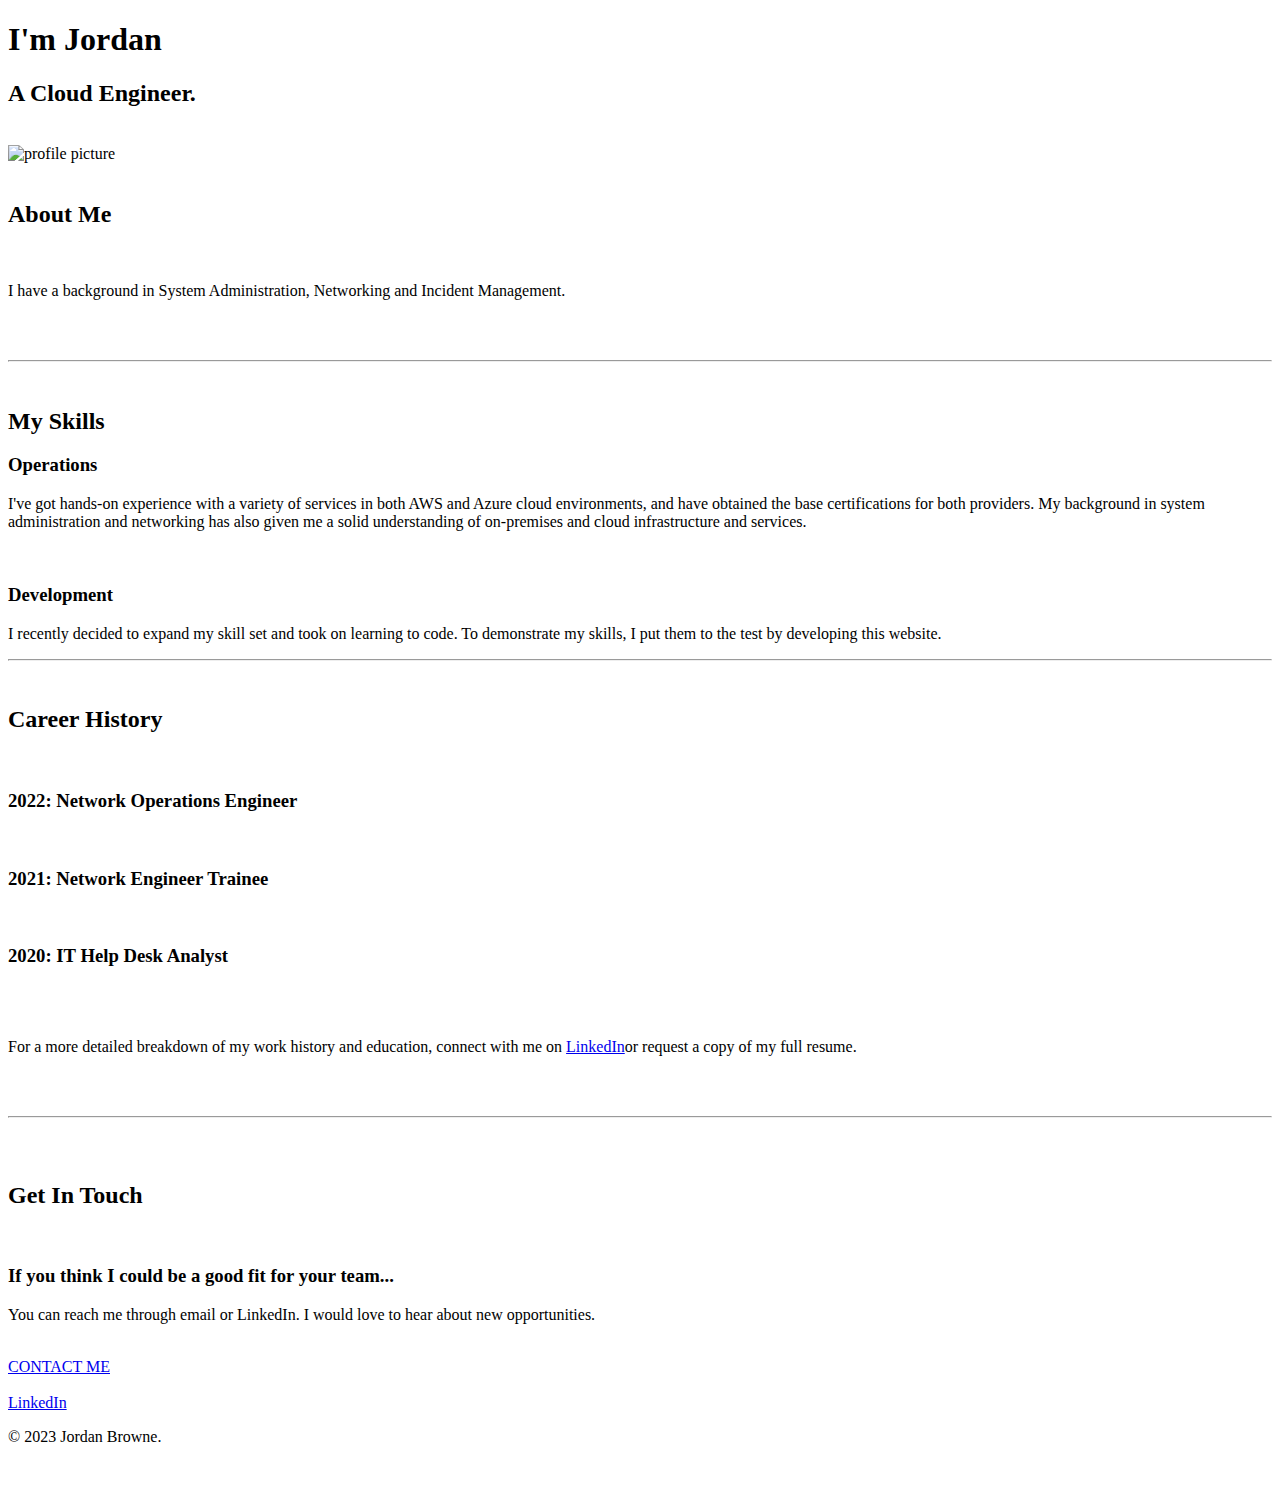
==== index.html @ 7e3263c2 "Add files via upload" ====
<!DOCTYPE html>
<html lang="en">
    <head>
        <meta charset="UTF-8">
        <title>Jordan Browne</title>
        <link rel="stylesheet" href="css/styles.css">
        <link rel="icon" href="favicon.ico">
        <link rel="preconnect" href="https://fonts.googleapis.com">
        <link rel="preconnect" href="https://fonts.gstatic.com" crossorigin>
        <link href="https://fonts.googleapis.com/css2?family=Merriweather&family=Montserrat&family=Sacramento&display=swap" rel="stylesheet">
    </head>
    <body>
        <div class="top-container">

                <h1>I'm Jordan</h1>
                <h2 class="subtitle">A Cloud Engineer.</h2>

        </div>

        <div class="middle-container">
  <div class="profile">
      <br>
    <img src="images/jordan4.png" alt="profile picture" width="175">
      <br>
      <br>
    <h2>About Me</h2>
      <br>
    <p class="intro"> I have a background in System Administration, Networking and Incident Management.</p>
      <br>
      <br>


  </div>

    <hr>

  <div class="skills">
      <br>
    <h2>My Skills</h2>

    <div class="skill-row">

      <h3>Operations</h3>
      <p>I've got hands-on experience with a variety of services in both AWS and Azure cloud environments,
          and have obtained the base certifications for both providers. My background in system administration and networking
          has also given me a solid understanding of on-premises and cloud infrastructure and services.</p>
      </p>

        <br>
    </div>

    <div class="skill-row">

      <h3>Development</h3>
      <p class="code-skill-description">
          I recently decided to expand my skill set and took on learning to code.
          To demonstrate my skills, I put them to the test by developing this website.
        <br>
    </div>
  </div>

    <hr>

    <br>
  <div class="history">
      <h2>Career History</h2>
      <br>
      <h3>2022: Network Operations Engineer</h3>
      <br>
      <h3>2021: Network Engineer Trainee</h3>
      <br>
      <h3>2020: IT Help Desk Analyst</h3>

      <br>
      <br>

      <p>For a more detailed breakdown of my work history and education, connect with me on <a class="text-link" href="https://www.linkedin.com/in/jordbrowne/" target="_blank">LinkedIn</a>or request a copy of my full resume.</p>
      <br>
      <br>

  </div>
    <hr>

  <div class="contact-me">
      <br>
      <br>
    <h2>Get In Touch</h2>
      <br>
    <h3>If you think I could be a good fit for your team...</h3>
    <p class="contact-msg">You can reach me through email or LinkedIn. I would love to hear about new opportunities.</p>
      <br>
    <a class="btn" href="mailto:jordbrowne@outlook.com">CONTACT ME</a>
      <br>
      <br>
  </div>
</div>


<div class="bottom-container">
  <a class="footer-link" href="https://www.linkedin.com/in/jordbrowne/" target="_blank">LinkedIn</a>



  <p class="copyright">© 2023 Jordan Browne.</p>
    <br>
</div>


    </body>
</html>
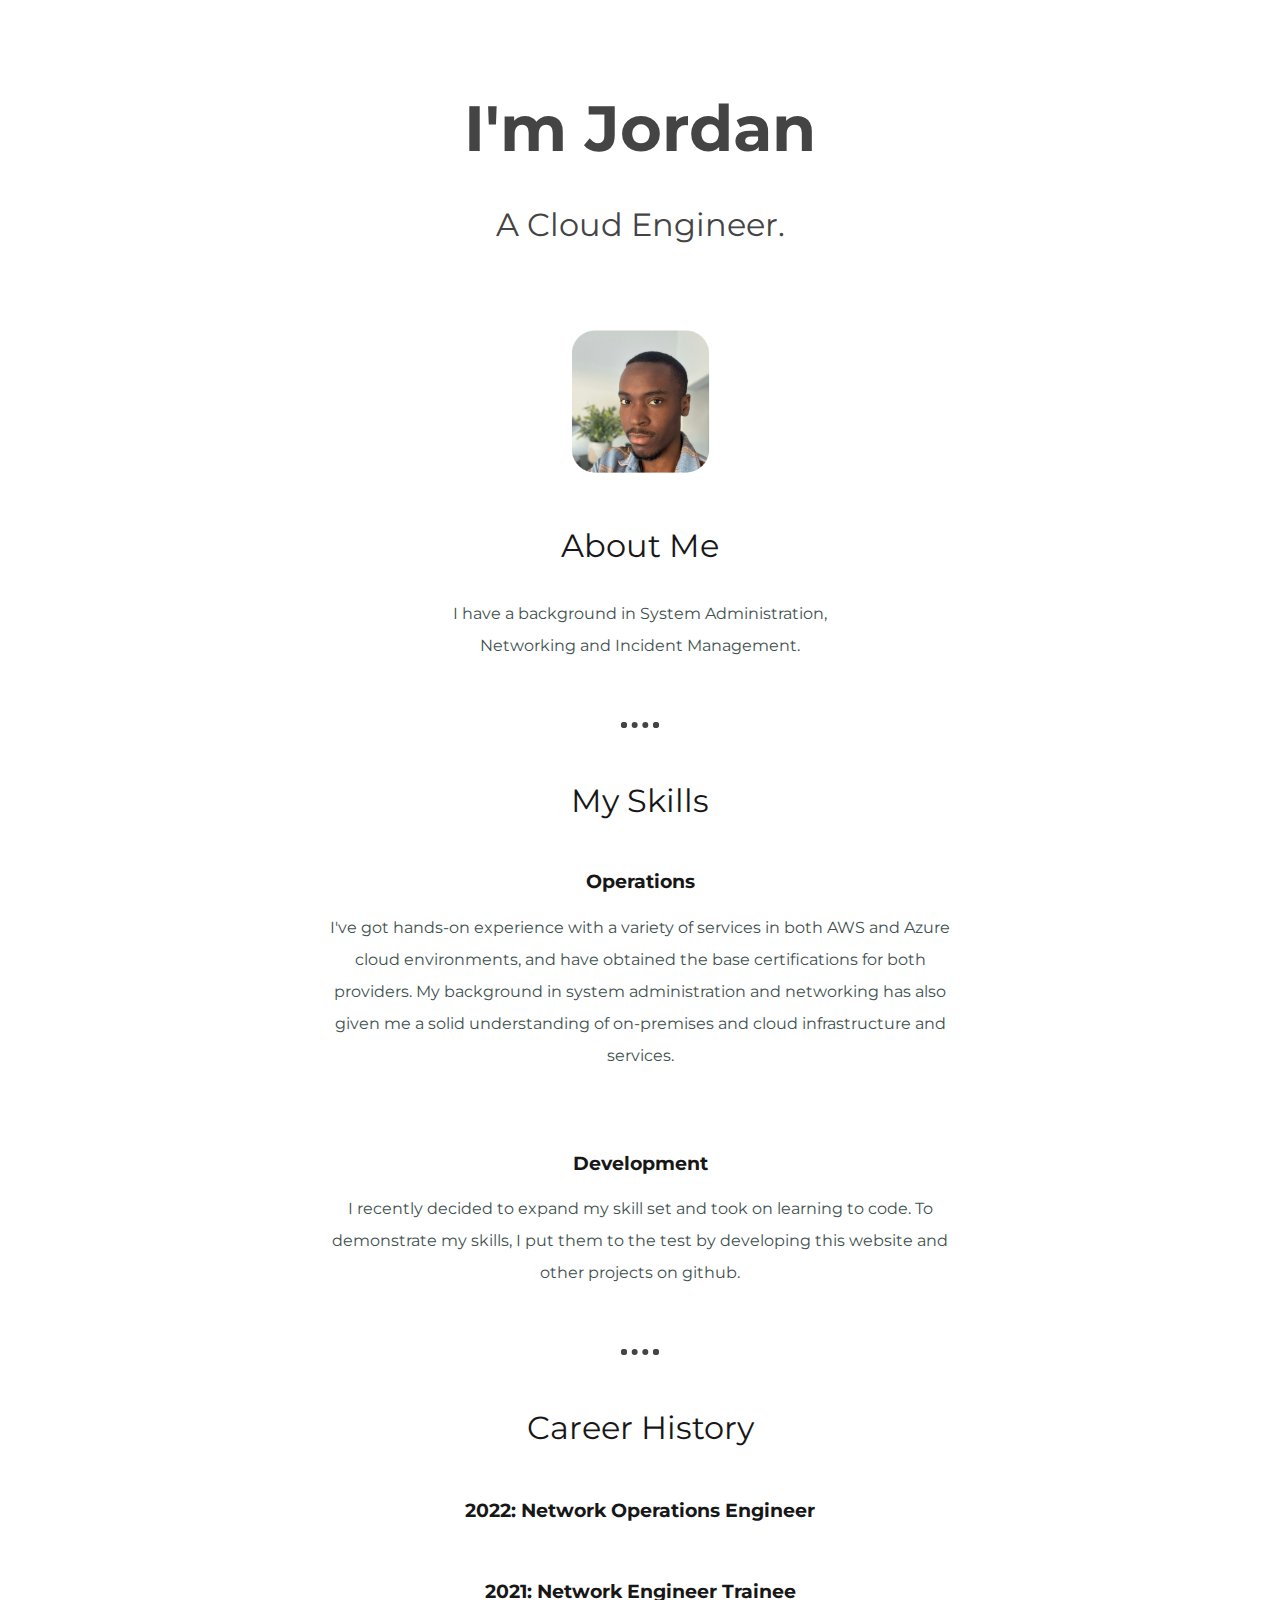
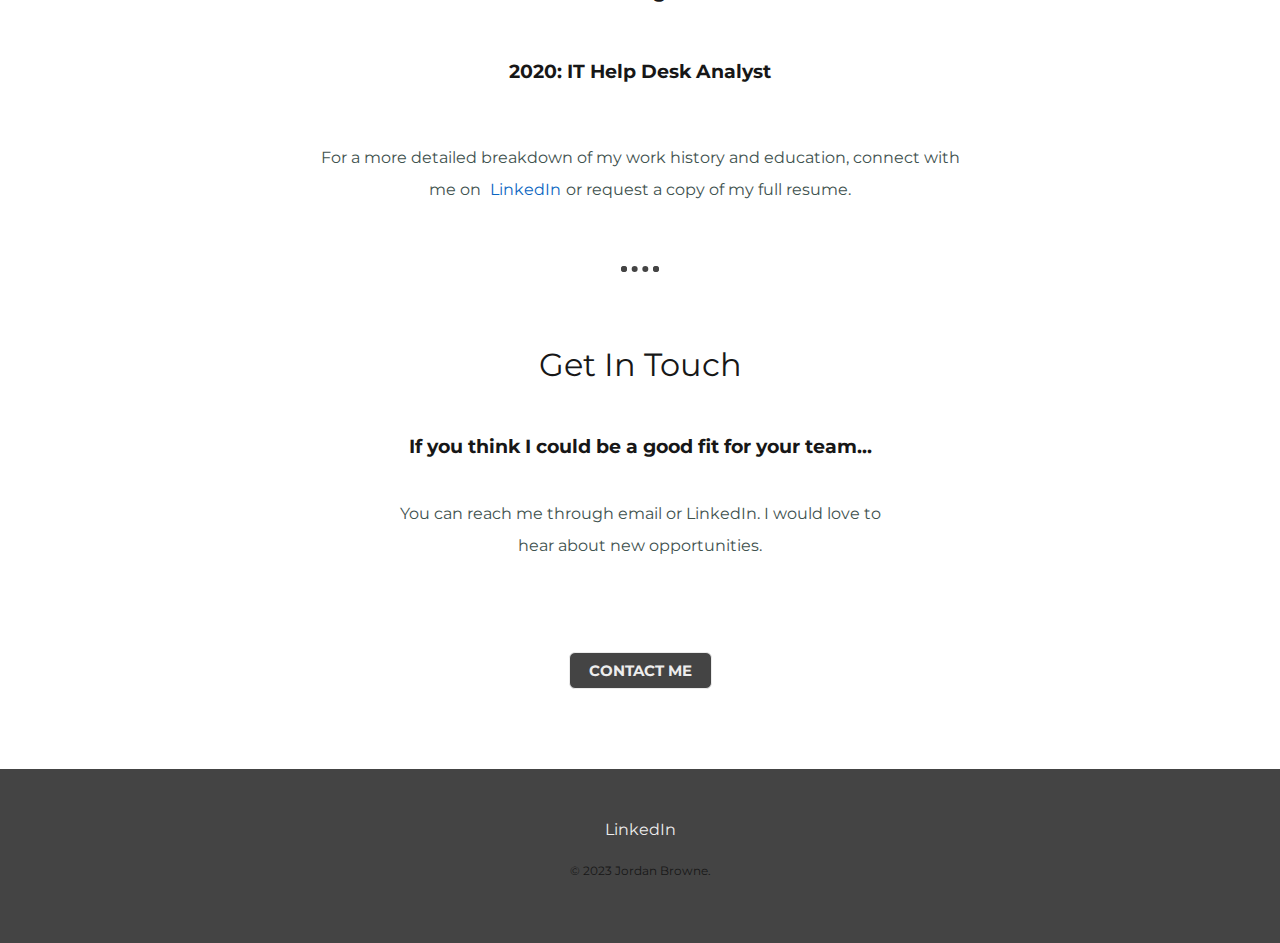
==== commit 17a9cf22: "Update index.html" ====
--- a/index.html
+++ b/index.html
@@ -54,7 +54,7 @@
       <h3>Development</h3>
       <p class="code-skill-description">
           I recently decided to expand my skill set and took on learning to code.
-          To demonstrate my skills, I put them to the test by developing this website.
+          To demonstrate my skills, I put them to the test by developing this website and other projects on github.
         <br>
     </div>
   </div>
--- a/css/styles.css
+++ b/css/styles.css
@@ -0,0 +1,176 @@
+
+/* HTML TAGS */
+
+body {
+    font-family: 'Merriweather', serif;
+    color: #40514E;
+    text-align: center;
+    margin: 0;
+
+}
+
+
+hr {
+    border: dotted #444444 6px;
+    border-bottom: none;
+    width: 2%;
+    margin: 20px auto 20px auto;
+}
+
+h1 {
+    font-size: 4rem;
+    font-family: 'Montserrat', serif;
+    color: #444444;
+    line-height: 2;
+    margin: 0px;
+    padding-top: 5%;
+}
+
+h2 {
+    font-size: 2rem;
+    font-family: 'Montserrat', serif;
+    color: #171717;
+    font-weight: normal;
+    margin: 13px;
+
+}
+
+h3 {
+    font-family: 'Montserrat', serif;
+    color: #171717;
+}
+
+p {
+    margin: 0px;
+    line-height: 2;
+    font-family: 'Montserrat', serif;
+    width: 50%;
+    margin: auto;
+
+
+}
+
+a {
+    text-decoration: none;
+    font-family: 'Montserrat', serif;
+    margin: 10px 20px;
+    color: #EDEDED;
+}
+
+a:hover {
+    color: #DA0037;
+}
+
+
+/* CLASS TAGS */
+
+
+.top-container {
+
+    position: relative;
+
+
+}
+
+
+
+.middle-container {
+    margin: 50px 0px;
+
+}
+
+.bottom-container {
+    background-color: #444444;
+    padding: 50px 0 20px;
+
+}
+
+
+
+
+.top-cloud {
+    position: absolute;
+    right: 300px;
+    top: 50px;
+}
+
+
+.bottom-cloud {
+    position: absolute;
+    left: 300px;
+    bottom: 300px;
+}
+
+
+.skill-row {
+    width: 100%;
+    margin: 50px auto 60px auto;
+
+}
+
+.subtitle {
+    color: #444444;
+}
+
+.text-link {
+    color: #0B66C2;
+    margin:auto 5px;
+}
+
+.contact-msg {
+    width: 39%;
+    margin: 40px auto 60px;
+}
+
+.copyright {
+    color: #171717;
+    font-size: 0.75rem;
+    padding: 20px 0;
+}
+
+
+.intro {
+    width: 30%;
+    margin: auto;
+}
+
+/*
+
+clear is like anti-float. this code removes the paragraphs from the float.
+only use float for when its absolutely necessary
+and only for its main purpose - wrapping text around an element.
+
+.code-skill-description {
+    clear: left;
+}
+
+
+.chilli-skill-description {
+    clear: right;
+}
+*/
+
+.btn {
+	background-color:#444444;
+	border-radius:6px;
+	border:1px solid #ebebeb;
+	display:inline-block;
+	cursor:pointer;
+	color:#ededed;
+	font-family: 'Montserrat', serif;
+	font-size:15px;
+	font-weight:bold;
+	padding:8px 19px;
+	text-decoration:none;
+}
+.btn:hover {
+	background-color: #DA0037;
+	color: #EDEDED;
+}
+.btn:active {
+	position:relative;
+	top:1px;
+}
+
+
+
